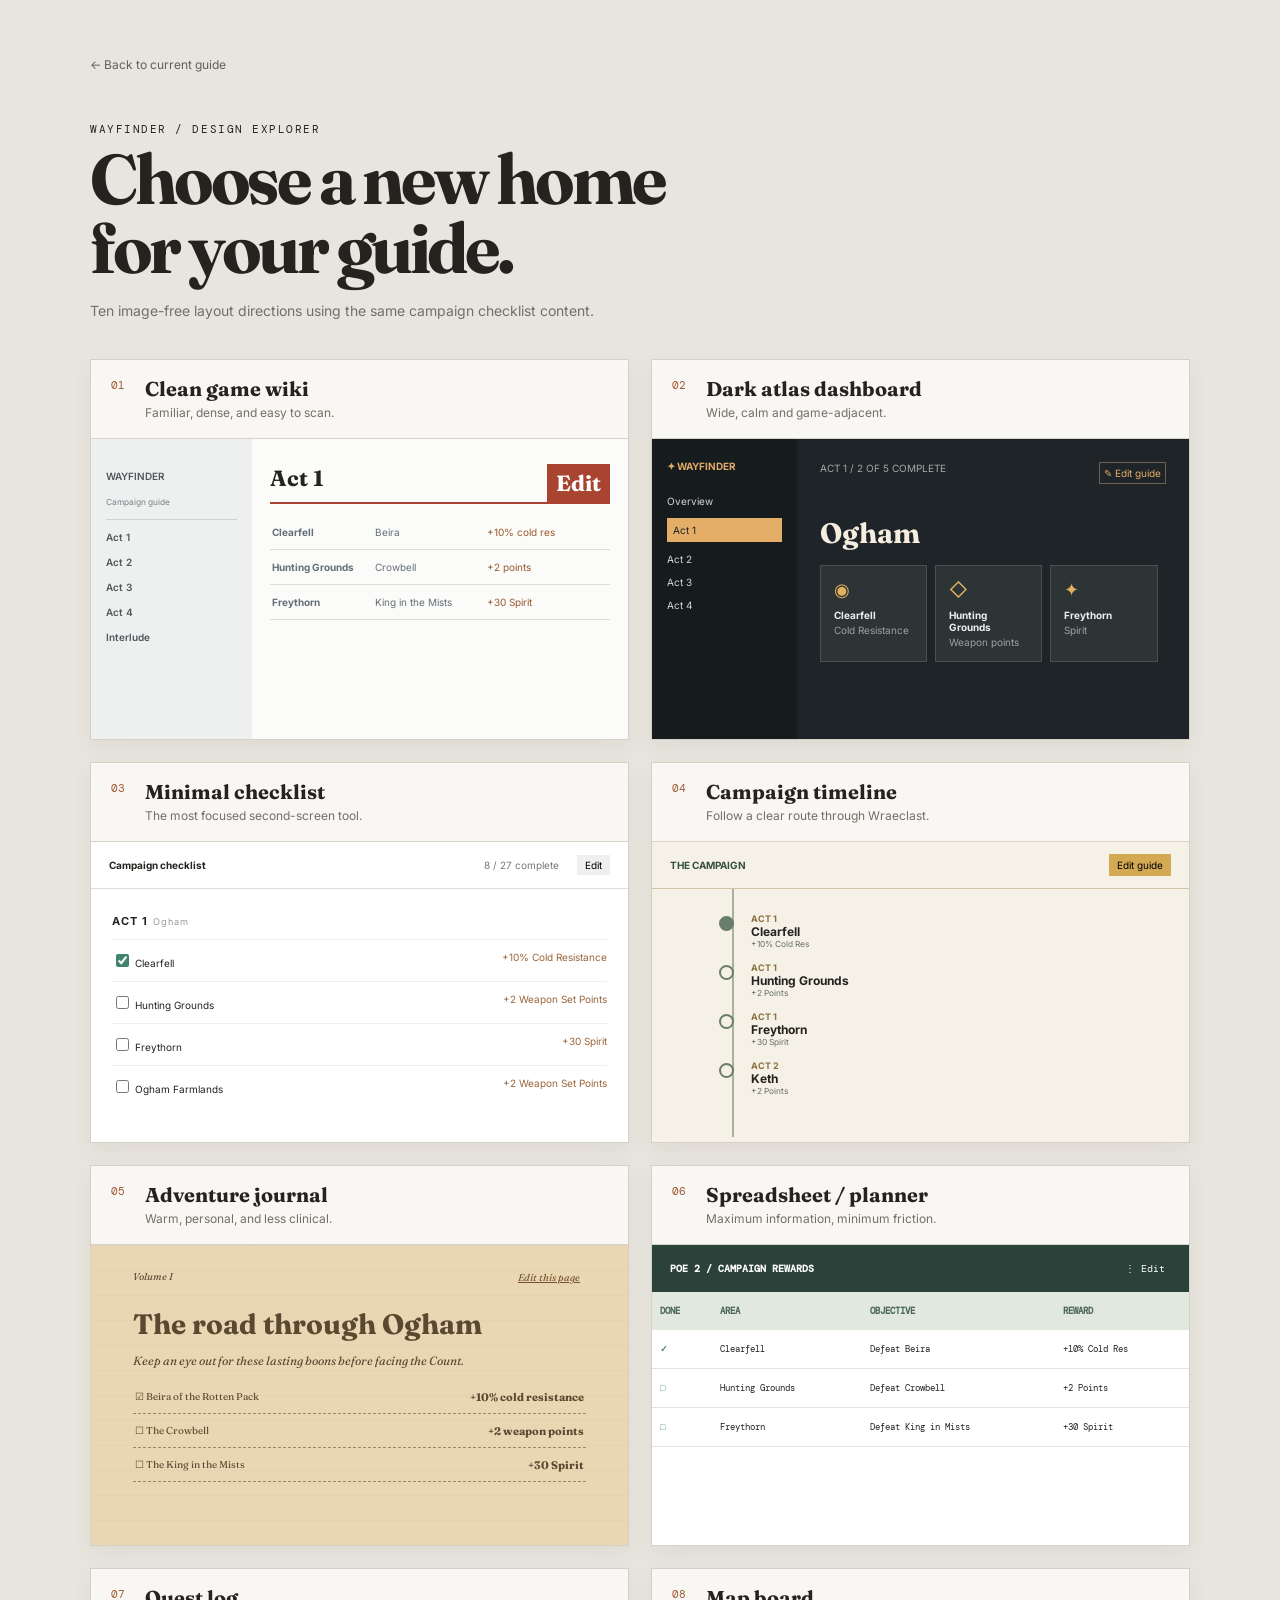
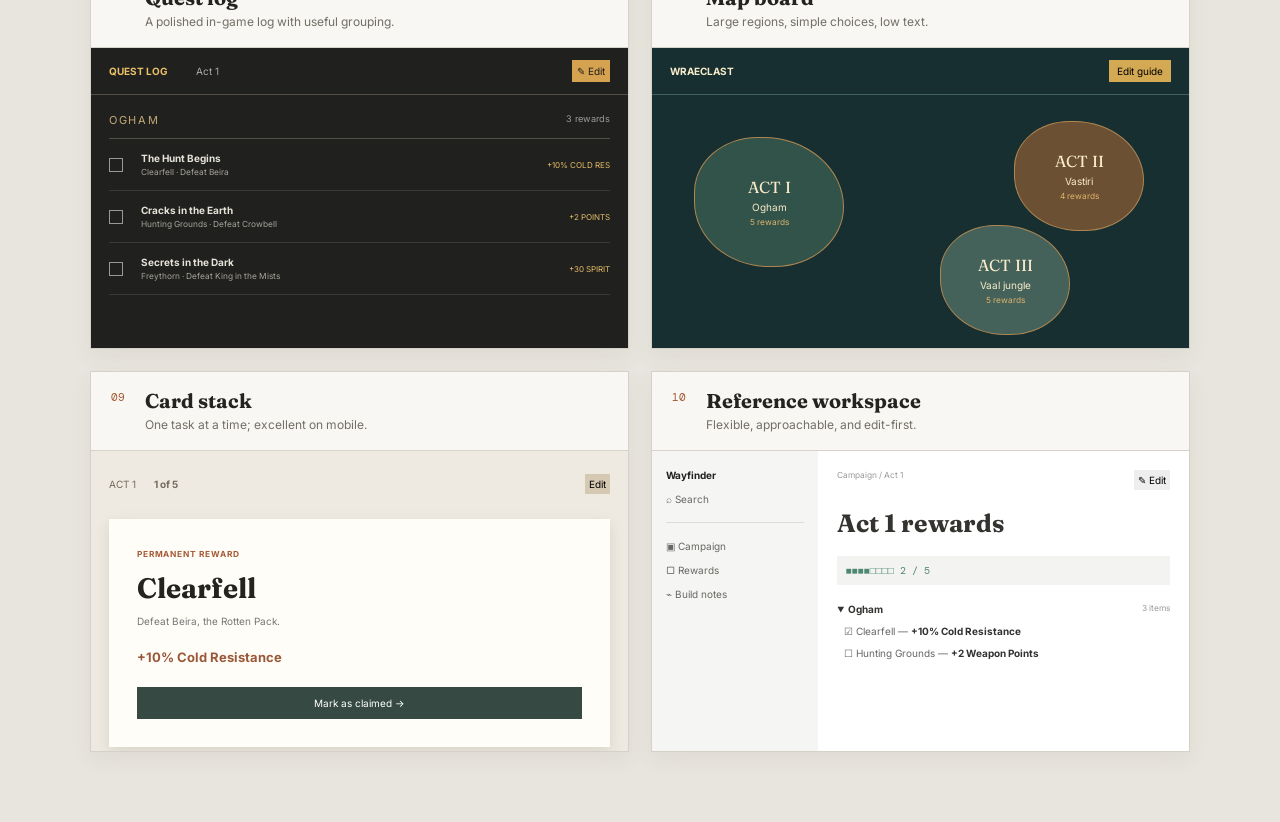
==== layout-test.html @ 753f32c3 "Add layout explorer" ====
<!doctype html>
<html lang="en">
  <head>
    <meta charset="UTF-8" />
    <meta name="viewport" content="width=device-width, initial-scale=1.0" />
    <title>Wayfinder — Layout Explorer</title>
    <link rel="preconnect" href="https://fonts.googleapis.com" />
    <link rel="preconnect" href="https://fonts.gstatic.com" crossorigin />
    <link href="https://fonts.googleapis.com/css2?family=DM+Mono:wght@400;500&family=Fraunces:opsz,wght@9..144,600;9..144,700&family=Inter:wght@400;500;600;700&display=swap" rel="stylesheet" />
    <link rel="stylesheet" href="layout-test.css" />
  </head>
  <body>
    <header class="intro">
      <a href="./" class="back">← Back to current guide</a>
      <p>WAYFINDER / DESIGN EXPLORER</p>
      <h1>Choose a new home<br />for your guide.</h1>
      <span>Ten image-free layout directions using the same campaign checklist content.</span>
    </header>
    <main class="gallery">
      <article class="option option--wiki"><div class="label"><b>01</b><h2>Clean game wiki</h2><p>Familiar, dense, and easy to scan.</p></div><div class="preview wiki"><aside>WAYFINDER<br /><small>Campaign guide</small><hr />Act 1<br />Act 2<br />Act 3<br />Act 4<br />Interlude</aside><section><div class="wiki-title">Act 1 <button>Edit</button></div><div class="wiki-row"><b>Clearfell</b><span>Beira</span><em>+10% cold res</em></div><div class="wiki-row"><b>Hunting Grounds</b><span>Crowbell</span><em>+2 points</em></div><div class="wiki-row"><b>Freythorn</b><span>King in the Mists</span><em>+30 Spirit</em></div></section></div></article>
      <article class="option option--atlas"><div class="label"><b>02</b><h2>Dark atlas dashboard</h2><p>Wide, calm and game-adjacent.</p></div><div class="preview atlas"><aside><strong>✦ WAYFINDER</strong><span>Overview</span><span class="active">Act 1</span><span>Act 2</span><span>Act 3</span><span>Act 4</span></aside><section><div class="atlas-top"><span>ACT 1 / 2 OF 5 COMPLETE</span><button>✎ Edit guide</button></div><h3>Ogham</h3><div class="atlas-cards"><div>◉<b>Clearfell</b><small>Cold Resistance</small></div><div>◇<b>Hunting Grounds</b><small>Weapon points</small></div><div>✦<b>Freythorn</b><small>Spirit</small></div></div></section></div></article>
      <article class="option option--minimal"><div class="label"><b>03</b><h2>Minimal checklist</h2><p>The most focused second-screen tool.</p></div><div class="preview minimal"><header><b>Campaign checklist</b><span>8 / 27 complete</span><button>Edit</button></header><section><h3>ACT 1 <small>Ogham</small></h3><label><input type="checkbox" checked /> Clearfell <em>+10% Cold Resistance</em></label><label><input type="checkbox" /> Hunting Grounds <em>+2 Weapon Set Points</em></label><label><input type="checkbox" /> Freythorn <em>+30 Spirit</em></label><label><input type="checkbox" /> Ogham Farmlands <em>+2 Weapon Set Points</em></label></section></div></article>
      <article class="option option--timeline"><div class="label"><b>04</b><h2>Campaign timeline</h2><p>Follow a clear route through Wraeclast.</p></div><div class="preview timeline"><header><b>THE CAMPAIGN</b><button>Edit guide</button></header><div class="line"><div class="node done"><b>ACT 1</b><span>Clearfell</span><small>+10% Cold Res</small></div><div class="node"><b>ACT 1</b><span>Hunting Grounds</span><small>+2 Points</small></div><div class="node"><b>ACT 1</b><span>Freythorn</span><small>+30 Spirit</small></div><div class="node"><b>ACT 2</b><span>Keth</span><small>+2 Points</small></div></div></div></article>
      <article class="option option--journal"><div class="label"><b>05</b><h2>Adventure journal</h2><p>Warm, personal, and less clinical.</p></div><div class="preview journal"><div class="journal-head"><span>Volume I</span><button>Edit this page</button></div><h3>The road through Ogham</h3><p>Keep an eye out for these lasting boons before facing the Count.</p><div class="scribble">☑ Beira of the Rotten Pack <b>+10% cold resistance</b></div><div class="scribble">☐ The Crowbell <b>+2 weapon points</b></div><div class="scribble">☐ The King in the Mists <b>+30 Spirit</b></div></div></article>
      <article class="option option--sheet"><div class="label"><b>06</b><h2>Spreadsheet / planner</h2><p>Maximum information, minimum friction.</p></div><div class="preview sheet"><header><b>POE 2 / CAMPAIGN REWARDS</b><button>⋮ Edit</button></header><table><thead><tr><th>DONE</th><th>AREA</th><th>OBJECTIVE</th><th>REWARD</th></tr></thead><tbody><tr><td>✓</td><td>Clearfell</td><td>Defeat Beira</td><td>+10% Cold Res</td></tr><tr><td>□</td><td>Hunting Grounds</td><td>Defeat Crowbell</td><td>+2 Points</td></tr><tr><td>□</td><td>Freythorn</td><td>Defeat King in Mists</td><td>+30 Spirit</td></tr></tbody></table></div></article>
      <article class="option option--quest"><div class="label"><b>07</b><h2>Quest log</h2><p>A polished in-game log with useful grouping.</p></div><div class="preview quest"><header><b>QUEST LOG</b><span>Act 1</span><button>✎ Edit</button></header><section><div class="quest-title">OGHAM <small>3 rewards</small></div><div class="quest-row"><i>✓</i><span><b>The Hunt Begins</b><small>Clearfell · Defeat Beira</small></span><em>+10% COLD RES</em></div><div class="quest-row"><i></i><span><b>Cracks in the Earth</b><small>Hunting Grounds · Defeat Crowbell</small></span><em>+2 POINTS</em></div><div class="quest-row"><i></i><span><b>Secrets in the Dark</b><small>Freythorn · Defeat King in the Mists</small></span><em>+30 SPIRIT</em></div></section></div></article>
      <article class="option option--board"><div class="label"><b>08</b><h2>Map board</h2><p>Large regions, simple choices, low text.</p></div><div class="preview board"><header><b>WRAECLAST</b><button>Edit guide</button></header><section><div class="land land-a"><b>ACT I</b><span>Ogham</span><small>5 rewards</small></div><div class="land land-b"><b>ACT II</b><span>Vastiri</span><small>4 rewards</small></div><div class="land land-c"><b>ACT III</b><span>Vaal jungle</span><small>5 rewards</small></div></section></div></article>
      <article class="option option--cards"><div class="label"><b>09</b><h2>Card stack</h2><p>One task at a time; excellent on mobile.</p></div><div class="preview cards"><header><span>ACT 1</span><b>1 of 5</b><button>Edit</button></header><section><small>PERMANENT REWARD</small><h3>Clearfell</h3><p>Defeat Beira, the Rotten Pack.</p><strong>+10% Cold Resistance</strong><button class="claim">Mark as claimed →</button></section><div class="card-dots">● ○ ○ ○ ○</div></div></article>
      <article class="option option--notion"><div class="label"><b>10</b><h2>Reference workspace</h2><p>Flexible, approachable, and edit-first.</p></div><div class="preview notion"><aside><b>Wayfinder</b><span>⌕ Search</span><hr /><span>▣ Campaign</span><span>▢ Rewards</span><span>⌁ Build notes</span></aside><section><div class="notion-top"><small>Campaign / Act 1</small><button>✎ Edit</button></div><h3>Act 1 rewards</h3><div class="notion-progress">■■■■□□□□ 2 / 5</div><details open><summary>Ogham <small>3 items</small></summary><p>☑ Clearfell — <b>+10% Cold Resistance</b></p><p>☐ Hunting Grounds — <b>+2 Weapon Points</b></p></details></section></div></article>
    </main>
  </body>
</html>
---- layout-test.css ----
:root{--ink:#24231f;--muted:#736f67;--line:#d8d3ca;--paper:#f5f3ee}*{box-sizing:border-box}body{margin:0;background:#e8e5de;color:var(--ink);font:14px Inter,Arial,sans-serif}.intro{width:min(1100px,calc(100% - 40px));margin:auto;padding:55px 0 40px}.back{color:#656057;font-size:12px;text-decoration:none}.intro p{margin:50px 0 9px;font:11px 'DM Mono',monospace;letter-spacing:.14em}.intro h1{margin:0;font:700 clamp(39px,6vw,70px)/.98 Fraunces,serif;letter-spacing:-.05em}.intro>span{display:block;margin-top:20px;color:var(--muted)}.gallery{width:min(1100px,calc(100% - 40px));margin:auto;display:grid;grid-template-columns:repeat(2,minmax(0,1fr));gap:22px;padding-bottom:70px}.option{background:#f8f7f3;border:1px solid #d5d1c8;box-shadow:0 8px 20px #514b4010}.label{padding:18px 20px;border-bottom:1px solid var(--line);display:grid;grid-template-columns:34px 1fr}.label>b{font:11px 'DM Mono';color:#a25831}.label h2{margin:0;font:700 20px/1.1 Fraunces,serif}.label p{grid-column:2;margin:5px 0 0;color:var(--muted);font-size:12px}.preview{height:300px;overflow:hidden;position:relative;font-size:10px}.preview button{border:0;cursor:default;font:inherit}.wiki{display:grid;grid-template-columns:30% 70%;background:#fbfbfa}.wiki aside{padding:25px 15px;color:#50575b;background:#edf0ef;line-height:2.5;font-weight:600}.wiki aside small{font-weight:400;color:#788087}.wiki aside hr{border:0;border-top:1px solid #ccd1d1}.wiki section{padding:25px 18px}.wiki-title{font:700 22px Fraunces;border-bottom:2px solid #a84430;padding-bottom:10px;margin-bottom:11px}.wiki-title button{float:right;background:#a84430;color:white;padding:5px 9px}.wiki-row{display:grid;grid-template-columns:1.1fr 1.2fr 1.3fr;padding:11px 2px;border-bottom:1px solid #ddd;color:#657078}.wiki-row em{color:#9a582f;font-style:normal}.atlas{display:grid;grid-template-columns:27% 73%;background:#1f2428;color:#d6d7d2}.atlas aside{padding:21px 15px;background:#161b1e;display:flex;flex-direction:column;gap:11px}.atlas aside strong{color:#dfa968;margin-bottom:12px}.atlas aside .active{color:#1d2224;background:#e4ad68;padding:6px}.atlas section{padding:23px}.atlas-top{display:flex;justify-content:space-between;color:#a2aaa4}.atlas-top button{background:transparent;color:#e4ad68;border:1px solid #6b6250!important;padding:4px}.atlas h3{font:700 28px Fraunces;color:#f5eee0;margin:32px 0 15px}.atlas-cards{display:flex;gap:8px}.atlas-cards div{width:31%;padding:13px;background:#2d3435;border:1px solid #49504f;color:#e2b061;font-size:18px}.atlas-cards b,.atlas-cards small{display:block;margin-top:9px;color:#eee;font-size:10px}.atlas-cards small{margin-top:3px;color:#9ba39d}.minimal{background:white}.minimal header,.sheet header,.timeline header,.board header,.cards header,.quest header{height:47px;padding:15px 18px;border-bottom:1px solid #ddd;display:flex;gap:18px;align-items:center}.minimal header span{margin-left:auto;color:#777}.minimal header button{background:#efefef;padding:4px 8px}.minimal section{padding:14px 21px}.minimal h3{font-size:11px;letter-spacing:.1em}.minimal h3 small{color:#999;font-weight:400}.minimal label{padding:11px 0;display:block;border-top:1px solid #eee}.minimal input{accent-color:#42836d}.minimal em{float:right;color:#9b653c;font-style:normal}.timeline{background:#f6f1e7}.timeline header{color:#38513e;border-color:#cfc2a7}.timeline header button,.board button{margin-left:auto;background:#d4a954;padding:5px 8px}.line{height:248px;margin-left:80px;padding-top:24px;border-left:2px solid #a9b09a}.node{margin:0 0 13px -8px;padding-left:25px;position:relative}.node:before{content:'';position:absolute;left:-7px;top:3px;width:11px;height:11px;border:2px solid #687e6b;border-radius:50%;background:#f6f1e7}.node.done:before{background:#687e6b}.node b,.node span,.node small{display:block}.node b{color:#8a7142;font-size:9px}.node span{font-weight:700;font-size:12px}.node small{color:#667061}.journal{padding:25px 42px;background:#e8d7b2;color:#5a4831;font-family:Fraunces,serif}.journal:after{content:'';position:absolute;inset:0;background:repeating-linear-gradient(0deg,transparent 0 24px,#a8916d20 25px);pointer-events:none}.journal>*{position:relative;z-index:1}.journal-head{display:flex;justify-content:space-between;font-style:italic}.journal-head button{background:transparent;color:#76522d;text-decoration:underline}.journal h3{font-size:28px;margin:22px 0 5px}.journal p{font-size:12px;font-style:italic}.scribble{padding:10px 2px;border-bottom:1px dashed #a3865c}.scribble b{float:right;font-size:11px}.sheet{background:#fff;font-family:'DM Mono',monospace}.sheet header{background:#2b423b;color:white;border:0}.sheet header button{margin-left:auto;background:transparent;color:white}.sheet table{border-collapse:collapse;width:100%;font-size:9px}.sheet th{padding:13px 8px;text-align:left;background:#e1e9df;color:#4f6a5a}.sheet td{padding:13px 8px;border-bottom:1px solid #e2e5df}.sheet td:first-child{color:#4a8b69;font-weight:700}.quest{background:#20201e;color:#e5e2d8}.quest header{color:#e9bf69;border-color:#545049}.quest header span{color:#aaa;margin-left:10px}.quest header button{margin-left:auto;background:#d5a250;color:#211e19;padding:5px}.quest section{padding:18px}.quest-title{font-size:11px;letter-spacing:.15em;color:#c2a876;border-bottom:1px solid #514e48;padding-bottom:11px}.quest-title small{float:right;color:#999;letter-spacing:0}.quest-row{display:grid;grid-template-columns:22px 1fr auto;gap:10px;align-items:center;padding:13px 0;border-bottom:1px solid #393936}.quest-row i{height:14px;width:14px;border:1px solid #999;color:#20201e;text-align:center;font-style:normal}.quest-row:first-of-type i{background:#d5a250}.quest-row small{display:block;color:#a5a29b;margin-top:3px}.quest-row em{font-style:normal;color:#e5bd67;font-size:8px}.board{background:#172f31;color:#f8ebca}.board header{border-color:#426062}.board section{height:253px;position:relative}.land{position:absolute;display:grid;place-items:center;align-content:center;gap:4px;border:1px solid #af8651;background:#32534a;border-radius:44% 56% 48% 52%;text-align:center}.land b{font:16px Fraunces}.land span{font-size:10px}.land small{color:#deb26b}.land-a{width:150px;height:130px;left:42px;top:42px}.land-b{width:130px;height:110px;right:45px;top:26px;background:#6c5034}.land-c{width:130px;height:110px;right:119px;bottom:13px;background:#44625a}.cards{background:#eeeae1;padding:18px}.cards header{height:30px;padding:0;border:0;color:#746c5e}.cards header button{margin-left:auto;background:#d5c9b4;padding:4px}.cards section{margin-top:20px;padding:28px;background:#fffdf8;box-shadow:0 5px 13px #877d6b32}.cards section small{color:#a65b38;font-weight:700;letter-spacing:.1em}.cards h3{font:700 28px Fraunces;margin:12px 0 4px}.cards p{color:#777}.cards strong{display:block;margin:22px 0;color:#9a5839;font-size:13px}.claim{width:100%;padding:10px;background:#364a43;color:white}.card-dots{text-align:center;color:#887c69;margin-top:16px}.notion{display:grid;grid-template-columns:31% 69%;background:#fff;color:#343330}.notion aside{padding:18px 14px;background:#f5f5f4;display:flex;flex-direction:column;gap:12px;color:#686763}.notion aside b{color:#222}.notion aside hr{width:100%;border:0;border-top:1px solid #ddd}.notion section{padding:19px}.notion-top{display:flex;justify-content:space-between;color:#999}.notion-top button{background:#eee;padding:4px}.notion h3{font:700 25px Fraunces;margin:18px 0}.notion-progress{padding:8px;background:#f3f3f1;color:#4e8772;font:10px 'DM Mono'}.notion details{margin-top:18px}.notion summary{font-weight:700;cursor:default}.notion summary small{float:right;color:#999;font-weight:400}.notion p{padding-left:7px;color:#666}.notion p b{color:#323232}@media(max-width:700px){.gallery{grid-template-columns:1fr}.intro{padding-top:32px}.preview{height:270px}}
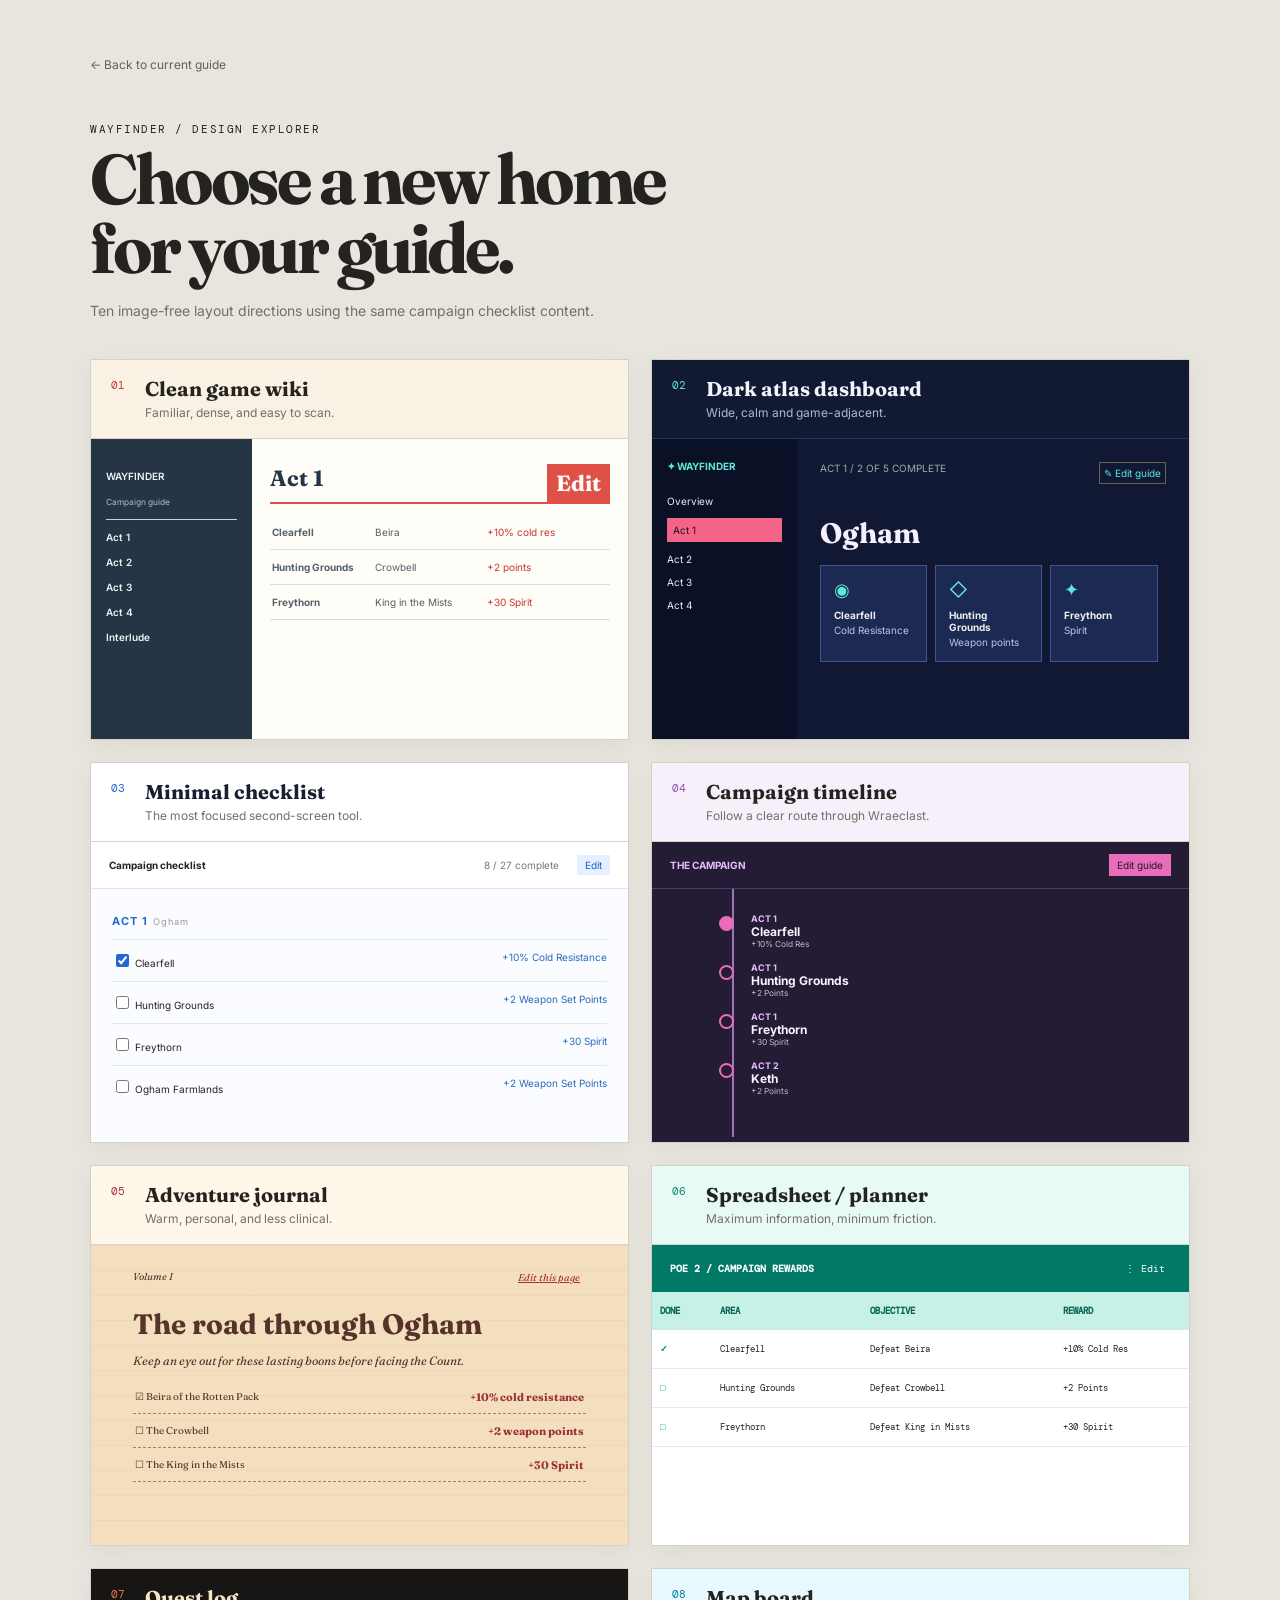
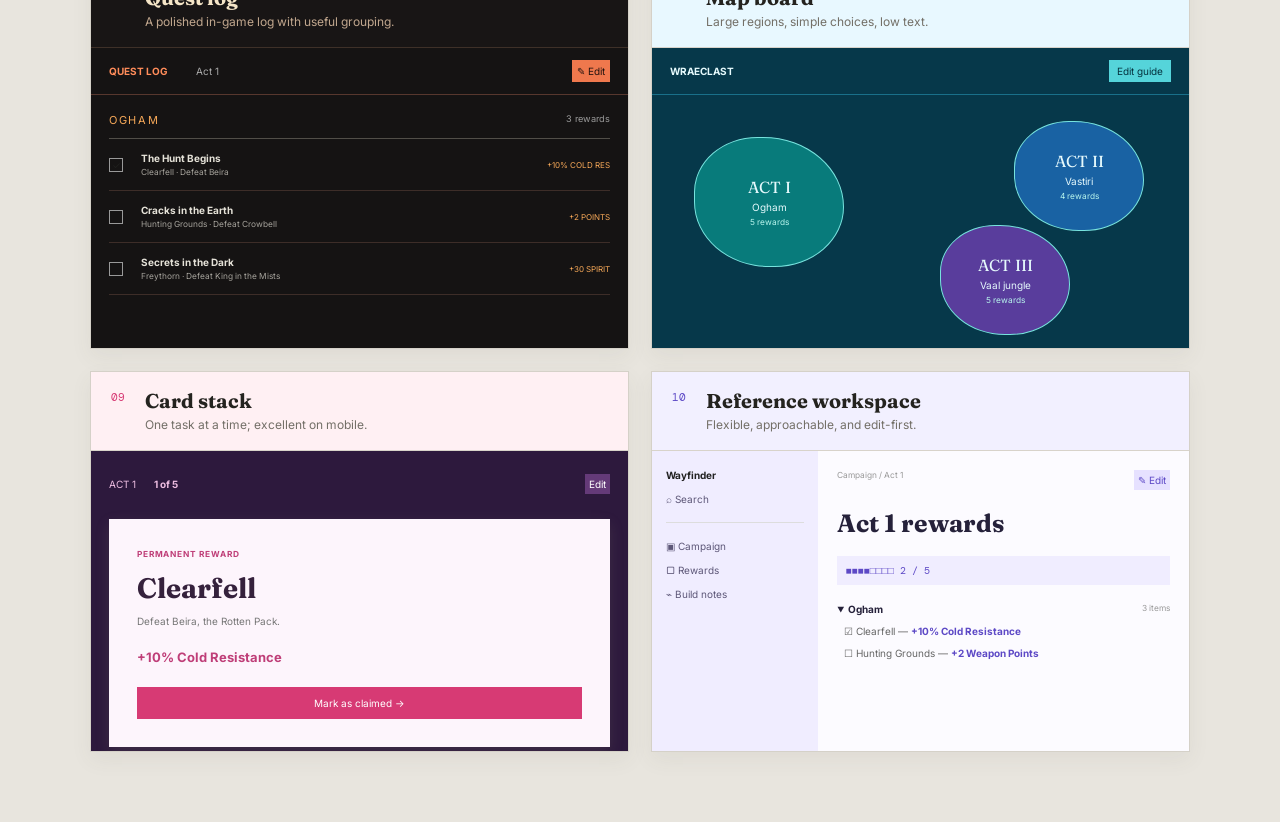
==== commit 87407c2a: "Differentiate layout palettes" ====
--- a/layout-test.html
+++ b/layout-test.html
@@ -8,6 +8,7 @@
     <link rel="preconnect" href="https://fonts.gstatic.com" crossorigin />
     <link href="https://fonts.googleapis.com/css2?family=DM+Mono:wght@400;500&family=Fraunces:opsz,wght@9..144,600;9..144,700&family=Inter:wght@400;500;600;700&display=swap" rel="stylesheet" />
     <link rel="stylesheet" href="layout-test.css" />
+    <link rel="stylesheet" href="layout-palettes.css" />
   </head>
   <body>
     <header class="intro">
--- a/layout-palettes.css
+++ b/layout-palettes.css
@@ -0,0 +1,11 @@
+/* Palette-only overrides for the ten unchanged layout previews. */
+.option--wiki .label{background:#f8f1e4}.option--wiki .label>b{color:#c43732}.option--wiki .wiki{background:#fffdf8}.option--wiki .wiki aside{background:#253545;color:#eef4f2}.option--wiki .wiki aside small{color:#a9c1cb}.option--wiki .wiki-title{color:#243345;border-color:#df5147}.option--wiki .wiki-title button{background:#df5147}.option--wiki .wiki-row{color:#55626b}.option--wiki .wiki-row em{color:#c43732}
+.option--atlas .label{background:#111a32;color:#f2f3fb;border-color:#24355e}.option--atlas .label p{color:#aeb9d8}.option--atlas .label>b{color:#61e7d5}.option--atlas .atlas{background:#101833;color:#e9edff}.option--atlas .atlas aside{background:#0a1026}.option--atlas .atlas aside strong,.option--atlas .atlas-top button{color:#61e7d5}.option--atlas aside .active{background:#f36488;color:#190f20}.option--atlas .atlas h3{color:#f7eeff}.option--atlas .atlas-cards div{background:#1c2952;border-color:#43558e;color:#61e7d5}.option--atlas .atlas-cards small{color:#b7c6e8}
+.option--minimal .label{background:#fff;color:#172030}.option--minimal .label>b{color:#2369d1}.option--minimal .minimal{background:#fbfcff}.option--minimal .minimal header{background:#fff;border-color:#dce5f3}.option--minimal .minimal header button{background:#e5efff;color:#1761c3}.option--minimal .minimal h3{color:#2369d1}.option--minimal .minimal label{border-color:#e2e9f4}.option--minimal .minimal em{color:#286cba}.option--minimal .minimal input{accent-color:#2369d1}
+.option--timeline .label{background:#f7f0fa}.option--timeline .label>b{color:#884fa5}.option--timeline .timeline{background:#241b35;color:#faf3ff}.option--timeline header{color:#e8bbff;border-color:#4e3b6a}.option--timeline header button{background:#e86dba;color:#29172a}.option--timeline .line{border-color:#a472b8}.option--timeline .node:before{background:#241b35;border-color:#e86dba}.option--timeline .node.done:before{background:#e86dba}.option--timeline .node b{color:#e8bbff}.option--timeline .node small{color:#c8b8d1}
+.option--journal .label{background:#fff7e9}.option--journal .label>b{color:#a62d35}.option--journal .journal{background:#f3dfbe;color:#56332a}.option--journal .journal:after{background:repeating-linear-gradient(0deg,transparent 0 24px,#a4503b1c 25px)}.option--journal .journal-head button{color:#a62d35}.option--journal .scribble{border-color:#bf7357}.option--journal .scribble b{color:#9c3237}
+.option--sheet .label{background:#e8faf4}.option--sheet .label>b{color:#008d75}.option--sheet .sheet header{background:#007a67}.option--sheet .sheet th{background:#c7f0e6;color:#086757}.option--sheet .sheet td:first-child{color:#008d75}.option--sheet .sheet td{border-color:#dceee9}
+.option--quest .label{background:#181515;color:#f5e5c7;border-color:#3e3028}.option--quest .label p{color:#c1a78e}.option--quest .label>b{color:#ee784d}.option--quest .quest{background:#151313}.option--quest .quest header{color:#ff8c5a;border-color:#57372e}.option--quest header button{background:#ef784d;color:#24130f}.option--quest .quest-title,.option--quest .quest-row em{color:#f6a858}.option--quest .quest-row{border-color:#3d2d28}.option--quest .quest-row:first-of-type i{background:#ef784d}
+.option--board .label{background:#e8f8ff}.option--board .label>b{color:#007da7}.option--board .board{background:#06384a;color:#e5f9fc}.option--board header{border-color:#19708a}.option--board button{background:#55d4da;color:#05333f}.option--board .land{border-color:#77e3de;background:#087b7b}.option--board .land-b{background:#1962a3}.option--board .land-c{background:#593d9c}.option--board .land small{color:#b8f5ed}
+.option--cards .label{background:#fff0f3}.option--cards .label>b{color:#d73a74}.option--cards .cards{background:#2d193d;color:#f9eafa}.option--cards header{color:#edbde1}.option--cards header button{background:#643a78;color:#fff}.option--cards section{background:#fdf5fc;color:#35213c}.option--cards section small,.option--cards strong{color:#bf3e78}.option--cards .claim{background:#d73a74}.option--cards .card-dots{color:#ef9abf}
+.option--notion .label{background:#f2f0ff}.option--notion .label>b{color:#5d49c6}.option--notion .notion{background:#fcfbff;color:#25213a}.option--notion aside{background:#f0edff;color:#5d5778}.option--notion .notion-top button{background:#e6e1ff;color:#5d49c6}.option--notion .notion-progress{background:#f0edff;color:#5d49c6}.option--notion p b{color:#5d49c6}
